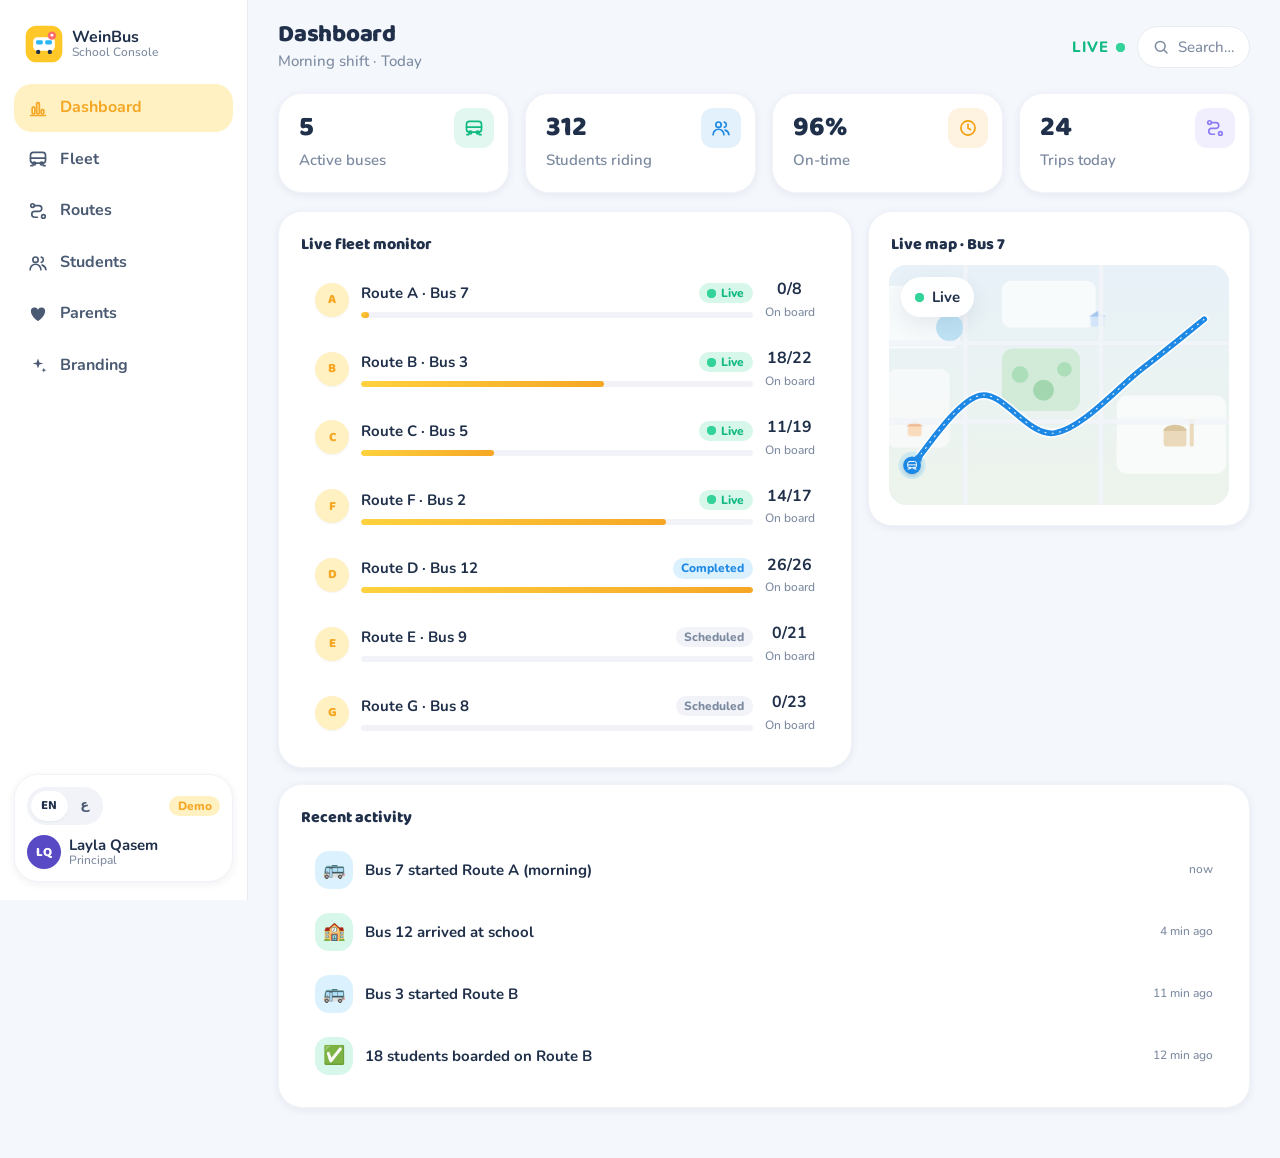
==== admin.html @ 1cba964e "style: use Cairo for all Arabic text (headings + body) Override --font-display/--font-body to Cairo " ====
<!doctype html>
<html lang="en" dir="ltr">
<head>
<meta charset="utf-8">
<meta name="viewport" content="width=device-width, initial-scale=1">
<title>WeinBus · School Console</title>
<meta name="theme-color" content="#FFC727">
<link rel="icon" href="favicon.svg" type="image/svg+xml">
<script>(function(){var l=localStorage.getItem('wb_lang')||'en';var b=localStorage.getItem('wb_brand')||'weinbus';var h=document.documentElement;h.lang=l;h.dir=l==='ar'?'rtl':'ltr';h.setAttribute('data-brand',b);})();</script>
<link rel="preconnect" href="https://fonts.googleapis.com">
<link rel="preconnect" href="https://fonts.gstatic.com" crossorigin>
<link href="https://fonts.googleapis.com/css2?family=Baloo+2:wght@500;600;700;800&family=Nunito:wght@500;600;700;800&family=Cairo:wght@500;600;700;800&display=swap" rel="stylesheet">
<link rel="stylesheet" href="assets/css/tokens.css">
<link rel="stylesheet" href="assets/css/base.css">
<link rel="stylesheet" href="assets/css/components.css">
<link rel="stylesheet" href="assets/css/apps.css">
</head>
<body>
  <div class="admin">
    <aside class="admin-side">
      <div class="row gap2" style="padding:6px 10px 16px">
        <span data-brand-logo="40"></span>
        <div style="line-height:1.1"><b data-brand-short style="font-size:var(--fs-md)">WeinBus</b><div class="muted tiny">School Console</div></div>
      </div>
      <nav id="nav" class="stack gap1 grow"></nav>
      <div class="card card--pad" style="padding:12px">
        <div class="row between" style="margin-bottom:10px">
          <div class="seg seg--sm" id="side-lang">
            <button data-l="en" class="active">EN</button><button data-l="ar">ع</button>
          </div>
          <span class="badge badge--brand"><span data-i18n="common.demo">Demo</span></span>
        </div>
        <div class="row gap2"><div class="avatar avatar--sm" style="background:#5849C4">LQ</div>
          <div style="line-height:1.1"><b class="small" id="admin-user">Layla Qasem</b><div class="muted tiny" id="admin-role">Principal</div></div></div>
      </div>
    </aside>
    <main class="admin-main" id="main"></main>
  </div>

  <script src="assets/js/i18n.js"></script>
  <script src="assets/js/data.js"></script>
  <script src="assets/js/ui.js"></script>
  <script src="assets/js/brand.js"></script>
  <script src="assets/js/trip-sim.js"></script>
  <script src="assets/js/map.js"></script>
  <script src="assets/js/admin.js"></script>
</body>
</html>
---- assets/css/tokens.css ----
/* ============================================================================
   WeinBus — Design Tokens
   The single source of truth for color, type, space, radius, shadow & motion.
   White-label brand vars (--brand-*) are overridden per school by brand.js.
   ========================================================================== */

:root {
  /* ---- WeinBus core palette (default brand) ---------------------------- */
  --wb-yellow:      #FFC727;   /* school-bus sunshine */
  --wb-yellow-deep: #F5A623;
  --wb-yellow-soft: #FFF1C2;
  --wb-blue:        #29B6F6;   /* friendly sky */
  --wb-blue-deep:   #1E88E5;
  --wb-blue-soft:   #DBF1FE;
  --wb-green:       #34D399;   /* go / checked-in */
  --wb-green-deep:  #10B981;
  --wb-green-soft:  #D6F7E9;
  --wb-coral:       #FF6B6B;   /* alert / stop */
  --wb-coral-deep:  #EF4444;
  --wb-coral-soft:  #FFE0E0;
  --wb-purple:      #8B7CF6;   /* playful accent */
  --wb-purple-soft: #E9E5FF;
  --wb-amber:       #FB923C;   /* warning / late */
  --wb-amber-soft:  #FFE8D4;

  /* ---- Ink & neutrals (warm, never pure black) ------------------------ */
  --ink:        #20304A;       /* primary text — deep friendly navy */
  --ink-2:      #4A5A72;       /* secondary text */
  --ink-3:      #7C8AA0;       /* muted text */
  --line:       #E9EBF1;       /* hairline borders */
  --line-soft:  #F1F3F8;
  --surface:    #FFFFFF;       /* cards */
  --surface-2:  #FBFCFE;       /* raised alt */
  --bg:         #F4F7FC;       /* app background */
  --bg-warm:    #FFFBF3;       /* landing background */

  /* ---- White-label brand hooks (school.js overrides these) ------------ */
  --brand-primary:      var(--wb-yellow);
  --brand-primary-deep: var(--wb-yellow-deep);
  --brand-primary-soft: var(--wb-yellow-soft);
  --brand-secondary:    var(--wb-blue);
  --brand-secondary-deep:var(--wb-blue-deep);
  --brand-accent:       var(--wb-purple);
  --brand-ink:          var(--ink);
  --brand-on-primary:   #20304A;     /* text that sits on the primary color */
  --brand-gradient: linear-gradient(135deg, var(--wb-yellow) 0%, var(--wb-yellow-deep) 100%);
  --brand-sky: linear-gradient(180deg, #BDE8FF 0%, #E9F7FF 60%, #FFFBF3 100%);

  /* ---- Semantic ------------------------------------------------------- */
  --ok:    var(--wb-green-deep);
  --warn:  var(--wb-amber);
  --danger:var(--wb-coral-deep);
  --info:  var(--wb-blue-deep);
  --live:  var(--wb-green);

  /* ---- Typography ----------------------------------------------------- */
  /* Per-glyph fallback keeps Latin digits in the Latin font (numbers stay
     English) while Arabic letters render in the Arabic font automatically. */
  --font-display: "Baloo 2", "Baloo Bhaijaan 2", system-ui, sans-serif;
  --font-body:    "Nunito", "Cairo", system-ui, -apple-system, sans-serif;

  --fs-3xs: 0.6875rem;  /* 11 */
  --fs-2xs: 0.75rem;    /* 12 */
  --fs-xs:  0.8125rem;  /* 13 */
  --fs-sm:  0.9375rem;  /* 15 */
  --fs-md:  1rem;       /* 16 */
  --fs-lg:  1.125rem;   /* 18 */
  --fs-xl:  1.375rem;   /* 22 */
  --fs-2xl: 1.75rem;    /* 28 */
  --fs-3xl: clamp(2rem, 1.4rem + 2.6vw, 3rem);
  --fs-4xl: clamp(2.6rem, 1.6rem + 4.2vw, 4.4rem);
  --fw-reg: 500;
  --fw-med: 600;
  --fw-bold:700;
  --fw-x:   800;
  --lh-tight: 1.12;
  --lh-snug:  1.3;
  --lh-body:  1.6;

  /* ---- Spacing (4px base) -------------------------------------------- */
  --s1: 4px;  --s2: 8px;  --s3: 12px; --s4: 16px; --s5: 20px;
  --s6: 24px; --s7: 32px; --s8: 40px; --s9: 56px; --s10: 72px; --s12: 96px;

  /* ---- Radius (generous = friendly) ---------------------------------- */
  --r-xs: 8px;  --r-sm: 12px; --r-md: 18px; --r-lg: 24px;
  --r-xl: 32px; --r-2xl: 44px; --r-pill: 999px;

  /* ---- Shadows (soft, layered, warm) --------------------------------- */
  --sh-xs: 0 1px 2px rgba(32,48,74,.06);
  --sh-sm: 0 2px 8px rgba(32,48,74,.07);
  --sh-md: 0 8px 22px rgba(32,48,74,.09);
  --sh-lg: 0 18px 44px rgba(32,48,74,.13);
  --sh-xl: 0 30px 70px rgba(32,48,74,.18);
  --sh-pop: 0 14px 30px rgba(245,166,35,.30);
  --sh-inset: inset 0 2px 4px rgba(32,48,74,.06);

  /* ---- Motion --------------------------------------------------------- */
  --ease: cubic-bezier(.4, 0, .2, 1);
  --ease-out: cubic-bezier(.16, 1, .3, 1);
  --ease-bounce: cubic-bezier(.34, 1.56, .64, 1);
  --t-fast: .16s;
  --t-med:  .28s;
  --t-slow: .5s;

  /* ---- Layout --------------------------------------------------------- */
  --maxw: 1180px;
  --nav-h: 72px;
  --phone-w: 390px;
  --phone-h: 800px;
  --z-nav: 50; --z-sticky: 60; --z-overlay: 80; --z-toast: 90; --z-modal: 100;
}

/* Respect users who prefer less motion */
@media (prefers-reduced-motion: reduce) {
  *, *::before, *::after {
    animation-duration: .001ms !important;
    animation-iteration-count: 1 !important;
    transition-duration: .001ms !important;
    scroll-behavior: auto !important;
  }
}
---- assets/css/base.css ----
/* ============================================================================
   WeinBus — Base: reset, typography, RTL, shared keyframes, utilities
   ========================================================================== */

*, *::before, *::after { box-sizing: border-box; margin: 0; padding: 0; }

html { -webkit-text-size-adjust: 100%; scroll-behavior: smooth; }

body {
  font-family: var(--font-body);
  font-weight: var(--fw-reg);
  font-size: var(--fs-md);
  line-height: var(--lh-body);
  color: var(--ink);
  background: var(--bg);
  -webkit-font-smoothing: antialiased;
  text-rendering: optimizeLegibility;
  overflow-x: hidden;
}

h1, h2, h3, h4, h5 {
  font-family: var(--font-display);
  font-weight: var(--fw-x);
  line-height: var(--lh-tight);
  color: var(--ink);
  letter-spacing: -0.01em;
}

/* Arabic display fonts read better a touch heavier & with normal tracking */
html[lang="ar"] h1, html[lang="ar"] h2, html[lang="ar"] h3,
html[lang="ar"] h4, html[lang="ar"] h5 { letter-spacing: 0; line-height: 1.25; }
html[lang="ar"] body { line-height: 1.7; }
/* All Arabic UI uses Cairo — headings and body */
html[lang="ar"] { --font-display: "Cairo", system-ui, sans-serif; --font-body: "Cairo", system-ui, -apple-system, sans-serif; }

p { color: var(--ink-2); }
a { color: inherit; text-decoration: none; }
button, input, select, textarea { font: inherit; color: inherit; }
button { cursor: pointer; border: none; background: none; }
img, svg, video { display: block; max-width: 100%; }
ul, ol { list-style: none; }

::selection { background: var(--brand-primary); color: var(--brand-on-primary); }

:focus-visible {
  outline: 3px solid var(--wb-blue);
  outline-offset: 2px;
  border-radius: 6px;
}

/* Friendly scrollbars */
* { scrollbar-width: thin; scrollbar-color: var(--line) transparent; }
*::-webkit-scrollbar { width: 10px; height: 10px; }
*::-webkit-scrollbar-thumb { background: var(--line); border-radius: 99px; border: 3px solid transparent; background-clip: content-box; }
*::-webkit-scrollbar-thumb:hover { background: var(--ink-3); background-clip: content-box; }

/* ---- Layout utilities ------------------------------------------------- */
.container { width: 100%; max-width: var(--maxw); margin-inline: auto; padding-inline: clamp(18px, 4vw, 40px); }
.stack    { display: flex; flex-direction: column; }
.row      { display: flex; align-items: center; }
.row.wrap { flex-wrap: wrap; }
.between  { justify-content: space-between; }
.center   { align-items: center; justify-content: center; }
.gap1{gap:var(--s1)} .gap2{gap:var(--s2)} .gap3{gap:var(--s3)} .gap4{gap:var(--s4)}
.gap5{gap:var(--s5)} .gap6{gap:var(--s6)} .gap7{gap:var(--s7)} .gap8{gap:var(--s8)}
.grow { flex: 1 1 auto; }
.wrap-text { overflow-wrap: anywhere; }
.nowrap { white-space: nowrap; }

/* ---- Text utilities --------------------------------------------------- */
.muted   { color: var(--ink-3); }
.dim     { color: var(--ink-2); }
.tiny    { font-size: var(--fs-2xs); }
.small   { font-size: var(--fs-sm); }
.big     { font-size: var(--fs-xl); }
.bold    { font-weight: var(--fw-bold); }
.x-bold  { font-weight: var(--fw-x); }
.display { font-family: var(--font-display); font-weight: var(--fw-x); }
.center-text { text-align: center; }
.truncate { overflow: hidden; text-overflow: ellipsis; white-space: nowrap; }
.uppercase { text-transform: uppercase; letter-spacing: .08em; font-size: var(--fs-2xs); font-weight: var(--fw-bold); }
/* digits always Latin / tabular for alignment */
.num { font-variant-numeric: tabular-nums; font-feature-settings: "tnum"; }

.hide { display: none !important; }
@media (max-width: 720px){ .hide-mobile { display: none !important; } }
@media (min-width: 721px){ .only-mobile { display: none !important; } }

/* ---- Shared keyframes ------------------------------------------------- */
@keyframes float    { 0%,100%{ transform: translateY(0) } 50%{ transform: translateY(-10px) } }
@keyframes floatX   { 0%,100%{ transform: translateX(0) } 50%{ transform: translateX(8px) } }
@keyframes bobble   { 0%,100%{ transform: translateY(0) rotate(-1.5deg) } 50%{ transform: translateY(-7px) rotate(1.5deg) } }
@keyframes pop      { 0%{ transform: scale(.6); opacity: 0 } 60%{ transform: scale(1.08) } 100%{ transform: scale(1); opacity: 1 } }
@keyframes popIn    { from{ transform: scale(.9); opacity: 0 } to{ transform: scale(1); opacity: 1 } }
@keyframes fadeUp   { from{ transform: translateY(22px); opacity: 0 } to{ transform: translateY(0); opacity: 1 } }
@keyframes fadeIn   { from{ opacity: 0 } to{ opacity: 1 } }
@keyframes pulse    { 0%{ box-shadow: 0 0 0 0 rgba(52,211,153,.55) } 70%{ box-shadow: 0 0 0 12px rgba(52,211,153,0) } 100%{ box-shadow: 0 0 0 0 rgba(52,211,153,0) } }
@keyframes pulseDot { 0%,100%{ transform: scale(1); opacity: 1 } 50%{ transform: scale(.6); opacity:.5 } }
@keyframes spin     { to { transform: rotate(360deg) } }
@keyframes wiggle   { 0%,100%{ transform: rotate(0) } 25%{ transform: rotate(-7deg) } 75%{ transform: rotate(7deg) } }
@keyframes shimmer  { 0%{ background-position: -460px 0 } 100%{ background-position: 460px 0 } }
@keyframes roadMove { to { background-position-x: -80px; } }
@keyframes wheelSpin{ to { transform: rotate(360deg); } }
@keyframes confettiFall { to { transform: translateY(130px) rotate(360deg); opacity: 0; } }
@keyframes ring { 0%{ transform: scale(.7); opacity:.7 } 100%{ transform: scale(2.4); opacity: 0 } }

/* RTL flips horizontal-drift animations so motion still reads "forward" */
html[dir="rtl"] .flipX { transform: scaleX(-1); }

/* ---- Reveal on scroll (driven by ui.js IntersectionObserver) ---------- */
.reveal { opacity: 0; transform: translateY(28px); transition: opacity .7s var(--ease-out), transform .7s var(--ease-out); }
.reveal.in { opacity: 1; transform: none; }
.reveal.d1{ transition-delay: .08s } .reveal.d2{ transition-delay:.16s }
.reveal.d3{ transition-delay: .24s } .reveal.d4{ transition-delay:.32s }
.reveal.d5{ transition-delay: .40s } .reveal.d6{ transition-delay:.48s }

/* Visually hidden but accessible */
.vh { position: absolute !important; width:1px; height:1px; padding:0; margin:-1px; overflow:hidden; clip: rect(0 0 0 0); white-space: nowrap; border:0; }

/* Loading spinner */
.spinner { width: 22px; height: 22px; border-radius: 50%; border: 3px solid var(--line); border-top-color: var(--brand-primary-deep); animation: spin .7s linear infinite; }
---- assets/css/components.css ----
/* ============================================================================
   WeinBus — Component kit (shared by landing + all three apps)
   Brand-aware (uses --brand-*) and RTL-safe (logical properties).
   ========================================================================== */

/* ---- Buttons ---------------------------------------------------------- */
.btn {
  display: inline-flex; align-items: center; justify-content: center; gap: .55em;
  font-family: var(--font-display); font-weight: var(--fw-bold); font-size: var(--fs-md);
  line-height: 1; padding: .85em 1.4em; border-radius: var(--r-pill); white-space: nowrap;
  user-select: none; -webkit-tap-highlight-color: transparent;
  transition: transform var(--t-fast) var(--ease-bounce), box-shadow var(--t-med), filter var(--t-fast), background var(--t-fast), border-color var(--t-fast);
}
.btn:active { transform: translateY(1px) scale(.985); }
.btn--primary { background: var(--brand-gradient); color: var(--brand-on-primary); box-shadow: var(--sh-pop); }
.btn--primary:hover { filter: brightness(1.04); transform: translateY(-2px); box-shadow: 0 18px 38px rgba(245,166,35,.42); }
.btn--blue  { background: linear-gradient(135deg, var(--wb-blue), var(--wb-blue-deep)); color: #fff; box-shadow: 0 12px 26px rgba(30,136,229,.3); }
.btn--blue:hover { transform: translateY(-2px); filter: brightness(1.04); }
.btn--green { background: linear-gradient(135deg, var(--wb-green), var(--wb-green-deep)); color: #fff; box-shadow: 0 12px 26px rgba(16,185,129,.32); }
.btn--danger{ background: linear-gradient(135deg, #FF8585, var(--wb-coral-deep)); color: #fff; box-shadow: 0 12px 26px rgba(239,68,68,.3); }
.btn--ghost { background: var(--surface); color: var(--ink); box-shadow: var(--sh-sm); border: 1.5px solid var(--line); }
.btn--ghost:hover { border-color: var(--brand-primary); transform: translateY(-2px); }
.btn--soft  { background: var(--brand-primary-soft); color: var(--brand-primary-deep); }
.btn--soft:hover { filter: brightness(.98); }
.btn--dark  { background: var(--ink); color: #fff; }
.btn--lg { font-size: var(--fs-lg); padding: 1em 1.8em; }
.btn--sm { font-size: var(--fs-sm); padding: .6em 1.05em; }
.btn--block { width: 100%; }
.btn--icon { padding: .7em; border-radius: var(--r-md); aspect-ratio: 1; }
.btn--pill-icon { width: 44px; height: 44px; border-radius: 50%; padding: 0; }
.btn[disabled] { opacity: .45; pointer-events: none; box-shadow: none; }

/* ---- Cards ------------------------------------------------------------ */
.card { background: var(--surface); border-radius: var(--r-lg); box-shadow: var(--sh-sm); border: 1px solid var(--line-soft); }
.card--pad   { padding: var(--s5); }
.card--pad-lg{ padding: var(--s6); }
.card--hover { transition: transform var(--t-med) var(--ease-out), box-shadow var(--t-med); }
.card--hover:hover { transform: translateY(-6px); box-shadow: var(--sh-lg); }
.card--glass { background: rgba(255,255,255,.72); backdrop-filter: blur(14px); border: 1px solid rgba(255,255,255,.6); }

/* ---- Chips, badges, status pills ------------------------------------- */
.chip {
  display: inline-flex; align-items: center; gap: .45em; padding: .42em .85em;
  border-radius: var(--r-pill); font-size: var(--fs-xs); font-weight: var(--fw-bold);
  background: var(--surface-2); color: var(--ink-2); border: 1px solid var(--line);
}
.chip--brand { background: var(--brand-primary-soft); color: var(--brand-primary-deep); border-color: transparent; }
.badge {
  display: inline-flex; align-items: center; gap: .4em; padding: .34em .7em;
  border-radius: var(--r-pill); font-size: var(--fs-2xs); font-weight: var(--fw-x); line-height: 1;
}
.badge--ok    { background: var(--wb-green-soft); color: var(--wb-green-deep); }
.badge--info  { background: var(--wb-blue-soft);  color: var(--wb-blue-deep); }
.badge--warn  { background: var(--wb-amber-soft); color: #C2410C; }
.badge--danger{ background: var(--wb-coral-soft); color: var(--wb-coral-deep); }
.badge--muted { background: var(--line-soft); color: var(--ink-3); }
.badge--brand { background: var(--brand-primary-soft); color: var(--brand-primary-deep); }
.badge--purple{ background: var(--wb-purple-soft); color: #6D5BD0; }

/* ---- Live indicator --------------------------------------------------- */
.live { display: inline-flex; align-items: center; gap: .45em; font-weight: var(--fw-x);
  font-size: var(--fs-2xs); color: var(--wb-green-deep); text-transform: uppercase; letter-spacing: .07em; }
.live-dot { width: 9px; height: 9px; border-radius: 50%; background: var(--wb-green); position: relative; }
.live-dot::after { content: ""; position: absolute; inset: 0; border-radius: 50%; background: var(--wb-green); animation: pulse 1.8s infinite; }

/* ---- Avatars ---------------------------------------------------------- */
.avatar { width: 44px; height: 44px; border-radius: 50%; display: grid; place-items: center;
  font-family: var(--font-display); font-weight: var(--fw-x); color: #fff; flex: none;
  box-shadow: var(--sh-xs); overflow: hidden; line-height: 1; }
.avatar img { width: 100%; height: 100%; object-fit: cover; }
.avatar--sm { width: 34px; height: 34px; font-size: var(--fs-xs); }
.avatar--lg { width: 60px; height: 60px; font-size: var(--fs-lg); }
.avatar--xl { width: 84px; height: 84px; font-size: var(--fs-2xl); }
.avatar-ring { padding: 3px; border-radius: 50%; background: var(--brand-gradient); display: inline-grid; }

/* ---- List rows -------------------------------------------------------- */
.list { display: flex; flex-direction: column; }
.row-item { display: flex; align-items: center; gap: var(--s3); padding: var(--s3) var(--s4);
  border-radius: var(--r-md); transition: background var(--t-fast); }
.list--divided .row-item + .row-item { border-top: 1px solid var(--line-soft); border-radius: 0; }
.row-item--btn { cursor: pointer; }
.row-item--btn:hover { background: var(--surface-2); }

/* ---- Segmented control / tabs ---------------------------------------- */
.seg { display: inline-flex; background: var(--line-soft); border-radius: var(--r-pill); padding: 4px; gap: 2px; }
.seg button { padding: .5em 1.05em; border-radius: var(--r-pill); font-family: var(--font-display);
  font-weight: var(--fw-bold); font-size: var(--fs-sm); color: var(--ink-2); transition: all var(--t-fast); }
.seg button.active { background: var(--surface); color: var(--ink); box-shadow: var(--sh-xs); }
.seg--sm button { padding: .35em .8em; font-size: var(--fs-xs); }

/* ---- Toggle switch ---------------------------------------------------- */
.switch { width: 48px; height: 28px; border-radius: 99px; background: var(--line); position: relative;
  transition: background var(--t-fast); flex: none; cursor: pointer; }
.switch::after { content: ""; position: absolute; top: 3px; inset-inline-start: 3px; width: 22px; height: 22px;
  border-radius: 50%; background: #fff; box-shadow: var(--sh-xs); transition: inset-inline-start var(--t-fast) var(--ease-bounce); }
.switch.on { background: var(--wb-green); }
.switch.on::after { inset-inline-start: 23px; }

/* ---- Stat tile -------------------------------------------------------- */
.stat { background: var(--surface); border-radius: var(--r-lg); padding: var(--s5); box-shadow: var(--sh-sm); border: 1px solid var(--line-soft); position: relative; overflow: hidden; }
.stat__num { font-family: var(--font-display); font-weight: var(--fw-x); font-size: var(--fs-2xl); line-height: 1; }
.stat__label { color: var(--ink-3); font-size: var(--fs-sm); font-weight: var(--fw-med); margin-top: 6px; }
.stat__icon { position: absolute; inset-inline-end: 14px; inset-block-start: 14px; width: 40px; height: 40px; border-radius: 12px; display: grid; place-items: center; font-size: 20px; }

/* ---- Progress --------------------------------------------------------- */
.progress { height: 10px; border-radius: 99px; background: var(--line-soft); overflow: hidden; }
.progress__bar { height: 100%; border-radius: 99px; background: var(--brand-gradient); transition: width .6s var(--ease-out); width: 0; }
.progress--thin { height: 6px; }

/* ---- Toasts ----------------------------------------------------------- */
.toast-wrap { position: fixed; inset-block-start: 18px; inset-inline: 0; display: flex; flex-direction: column;
  align-items: center; gap: 10px; z-index: var(--z-toast); pointer-events: none; padding-inline: 14px; }
.toast { pointer-events: auto; background: var(--surface); border-radius: var(--r-lg); box-shadow: var(--sh-lg);
  border: 1px solid var(--line); padding: 13px 16px; display: flex; align-items: center; gap: 12px;
  max-width: 430px; width: 100%; animation: fadeUp .4s var(--ease-out); }
.toast.leaving { opacity: 0; transform: translateY(-12px); transition: .3s var(--ease); }
.toast__icon { width: 42px; height: 42px; border-radius: 13px; display: grid; place-items: center; font-size: 21px; flex: none; }
.toast__title { font-weight: var(--fw-x); font-family: var(--font-display); font-size: var(--fs-sm); }
.toast__msg { font-size: var(--fs-xs); color: var(--ink-2); }

/* ---- Overlay / modal / sheet ----------------------------------------- */
.overlay { position: fixed; inset: 0; background: rgba(18,26,44,.46); backdrop-filter: blur(3px);
  z-index: var(--z-modal); display: grid; place-items: center; padding: 18px; animation: fadeIn .2s; }
.modal { background: var(--surface); border-radius: var(--r-xl); box-shadow: var(--sh-xl); width: min(560px, 100%);
  max-height: 90vh; overflow: auto; animation: popIn .32s var(--ease-bounce); }
.modal__head { padding: var(--s5) var(--s6); border-bottom: 1px solid var(--line-soft);
  display: flex; align-items: center; justify-content: space-between; position: sticky; top: 0; background: var(--surface); z-index: 2; }
.modal__body { padding: var(--s6); }
.modal__close { width: 38px; height: 38px; border-radius: 50%; background: var(--line-soft); display: grid; place-items: center; font-size: 20px; color: var(--ink-2); }

/* ---- Inputs ----------------------------------------------------------- */
.field { display: flex; flex-direction: column; gap: 6px; }
.field label { font-weight: var(--fw-bold); font-size: var(--fs-sm); color: var(--ink-2); }
.input, .select { width: 100%; padding: .8em 1em; border-radius: var(--r-md); border: 1.5px solid var(--line);
  background: var(--surface-2); transition: border-color var(--t-fast), box-shadow var(--t-fast); font-weight: 600; }
.input:focus, .select:focus { outline: none; border-color: var(--brand-primary); box-shadow: 0 0 0 4px var(--brand-primary-soft); }

/* ===========================================================================
   DEVICE FRAMES
   ========================================================================= */
/* Phone */
.phone { width: var(--phone-w); height: var(--phone-h); background: #0c1426; border-radius: 48px;
  padding: 13px; box-shadow: var(--sh-xl), inset 0 0 0 2px rgba(255,255,255,.07); position: relative; flex: none; }
.phone__screen { width: 100%; height: 100%; background: var(--bg); border-radius: 37px; overflow: hidden; position: relative; }
.phone__notch { position: absolute; inset-block-start: 0; inset-inline-start: 50%; transform: translateX(-50%);
  width: 132px; height: 26px; background: #0c1426; border-radius: 0 0 16px 16px; z-index: 20; }
html[dir="rtl"] .phone__notch { transform: translateX(50%); }
.phone__screen iframe { width: 100%; height: 100%; border: 0; display: block; }

/* Browser window (admin / desktop) */
.browser { background: var(--surface); border-radius: var(--r-lg); box-shadow: var(--sh-xl); overflow: hidden; border: 1px solid var(--line); }
.browser__bar { display: flex; align-items: center; gap: 10px; padding: 11px 14px; background: #EEF1F7; border-bottom: 1px solid var(--line); }
.browser__dots { display: flex; gap: 6px; }
.browser__dots i { width: 12px; height: 12px; border-radius: 50%; display: block; }
.browser__url { flex: 1; background: #fff; border-radius: 99px; padding: 6px 14px; font-size: var(--fs-xs); color: var(--ink-3); text-align: center; }
.browser__body iframe { width: 100%; border: 0; display: block; }

/* ===========================================================================
   APP SHELL (mobile apps: chaperone + parent, inside .phone__screen)
   ========================================================================= */
.app { position: absolute; inset: 0; display: flex; flex-direction: column; background: var(--bg); }
.statusbar { height: 30px; flex: none; display: flex; align-items: center; justify-content: space-between;
  padding: 0 22px 0 26px; font-size: 13px; font-weight: var(--fw-x); color: var(--ink); z-index: 15; }
.statusbar svg { display: inline-block; }
.appbar { flex: none; padding: 8px 18px 12px; display: flex; align-items: center; gap: 12px; z-index: 14; }
.appbar__title { font-family: var(--font-display); font-weight: var(--fw-x); font-size: var(--fs-lg); }
.appbody { flex: 1; overflow-y: auto; overflow-x: hidden; padding: 4px 16px 90px; -webkit-overflow-scrolling: touch; }
.appbody::-webkit-scrollbar { width: 0; }
.tabbar { position: absolute; inset-block-end: 0; inset-inline: 0; height: 76px; background: var(--surface);
  border-top: 1px solid var(--line); box-shadow: 0 -4px 16px rgba(32,48,74,.06); display: flex; padding-bottom: 6px; z-index: 16; }
.tabbar a { flex: 1; display: flex; flex-direction: column; align-items: center; justify-content: center; gap: 3px;
  font-size: 10.5px; font-weight: var(--fw-bold); color: var(--ink-3); transition: color var(--t-fast); position: relative; }
.tabbar a svg { width: 24px; height: 24px; transition: transform var(--t-fast) var(--ease-bounce); }
.tabbar a.active { color: var(--brand-primary-deep); }
.tabbar a.active svg { transform: translateY(-2px) scale(1.08); }
.tabbar a.active::before { content: ""; position: absolute; inset-block-start: 8px; width: 5px; height: 5px; border-radius: 50%; background: var(--brand-primary-deep); }

/* App view switching */
.view { display: none; animation: fadeIn .35s var(--ease-out); }
.view.active { display: block; }

/* Section heading inside apps */
.sec-title { font-family: var(--font-display); font-weight: var(--fw-x); font-size: var(--fs-md);
  margin: var(--s5) 2px var(--s2); display: flex; align-items: center; justify-content: space-between; }

/* Floating confetti container */
.confetti { position: absolute; inset: 0; overflow: hidden; pointer-events: none; z-index: 40; }
.confetti i { position: absolute; inset-block-start: -14px; width: 9px; height: 14px; border-radius: 2px; animation: confettiFall linear forwards; }

/* Generic divider */
.hr { height: 1px; background: var(--line-soft); border: 0; margin: var(--s4) 0; }
---- assets/css/apps.css ----
/* ============================================================================
   WeinBus — App internals (parent / chaperone / admin shells) + map styling
   ========================================================================== */

/* ---- Map -------------------------------------------------------------- */
.wb-map { width: 100%; height: 100%; display: block; }
.map-card { position: relative; border-radius: var(--r-lg); overflow: hidden; background: #E8F1F8; }
.wb-dot { fill: var(--brand-secondary-deep); }
.wb-stop.passed .wb-dot { fill: #fff !important; }
.wb-stop.passed .wb-dot-ring { fill: var(--brand-secondary-deep) !important; }
.wb-stop.next .wb-dot { transform-box: fill-box; transform-origin: center; animation: dotPulse 1.3s var(--ease) infinite; }
@keyframes dotPulse { 0%,100% { transform: scale(1); } 50% { transform: scale(1.55); } }
.wb-accuracy { transform-box: fill-box; transform-origin: center; animation: busPulse 2.1s ease-out infinite; }
@keyframes busPulse { 0% { transform: scale(.6); opacity:.3 } 70% { transform: scale(1.6); opacity:0 } 100% { opacity:0 } }
.wb-busbadge { transform-box: fill-box; transform-origin: center; animation: bobble 3s ease-in-out infinite; }
.map-overlay { position: absolute; inset-inline: 12px; inset-block-end: 12px; display: flex; gap: 10px; align-items: center; justify-content: center; }
.toast-wrap { inset-block-start: 34px; }
.map-pill { background: rgba(255,255,255,.94); backdrop-filter: blur(8px); border-radius: var(--r-pill);
  padding: 8px 14px; box-shadow: var(--sh-md); display: flex; align-items: center; gap: 8px; font-weight: 700; font-size: var(--fs-sm); }
.map-top { position: absolute; inset-block-start: 12px; inset-inline: 12px; display: flex; justify-content: space-between; align-items: flex-start; gap: 8px; }

/* ---- App header (brand gradient, rounded bottom) ---------------------- */
.app-head { background: var(--brand-gradient); color: var(--brand-on-primary); padding: 10px 18px 20px;
  border-radius: 0 0 30px 30px; position: relative; overflow: hidden; }
.app-head::after { content: ""; position: absolute; inset-block-start: -40px; inset-inline-end: -30px; width: 150px; height: 150px;
  border-radius: 50%; background: rgba(255,255,255,.14); }
.app-head h1, .app-head h2 { color: var(--brand-on-primary); }
.app-head .muted, .app-head .dim { color: color-mix(in srgb, var(--brand-on-primary) 78%, transparent); }
.greet { font-family: var(--font-display); font-weight: var(--fw-x); font-size: var(--fs-xl); }

/* ---- ETA / live trip -------------------------------------------------- */
.eta-num { font-family: var(--font-display); font-weight: var(--fw-x); font-size: 2.4rem; line-height: 1; }
.kpi-mini { display: flex; flex-direction: column; gap: 2px; }
.kpi-mini b { font-family: var(--font-display); font-size: var(--fs-lg); }

/* ---- Child status chips/cards ---------------------------------------- */
.kidchips { display: flex; gap: 8px; overflow-x: auto; padding-bottom: 4px; }
.kidchip { display: flex; align-items: center; gap: 8px; padding: 6px 12px 6px 6px; border-radius: var(--r-pill);
  background: var(--surface); border: 1.5px solid var(--line); white-space: nowrap; transition: all var(--t-fast); cursor: pointer; }
.kidchip.active { border-color: var(--brand-primary); background: var(--brand-primary-soft); }
.kidcard { display: flex; align-items: center; gap: 12px; }

/* ---- Vertical stop timeline ------------------------------------------ */
.timeline { position: relative; padding-inline-start: 6px; }
.tl-row { display: flex; gap: 14px; align-items: flex-start; padding: 6px 0; position: relative; }
.tl-node { width: 28px; display: flex; flex-direction: column; align-items: center; flex: none; position: relative; }
.tl-dot { width: 16px; height: 16px; border-radius: 50%; background: #fff; border: 3px solid var(--line); z-index: 2; transition: all .3s; }
.tl-line { position: absolute; inset-block-start: 16px; inset-block-end: -6px; width: 3px; background: var(--line); }
.tl-row:last-child .tl-line { display: none; }
.tl-row.done .tl-dot { background: var(--wb-green); border-color: var(--wb-green); }
.tl-row.done .tl-line { background: var(--wb-green); }
.tl-row.current .tl-dot { border-color: var(--brand-secondary-deep); box-shadow: 0 0 0 5px var(--brand-primary-soft); animation: dotPulse 1.4s infinite; transform-origin: center; }
.tl-body { flex: 1; padding-bottom: 4px; }
.tl-name { font-weight: 800; font-size: var(--fs-sm); }

/* ---- Notification feed row ------------------------------------------- */
.notif-row { display: flex; gap: 12px; padding: 12px; border-radius: var(--r-md); transition: background var(--t-fast); position: relative; }
.notif-row:hover { background: var(--surface-2); }
.notif-ic { width: 44px; height: 44px; border-radius: 14px; display: grid; place-items: center; font-size: 21px; flex: none; }
.notif-row.unread::after { content: ""; position: absolute; inset-inline-end: 10px; inset-block-start: 16px; width: 8px; height: 8px; border-radius: 50%; background: var(--brand-secondary-deep); }
.notif-new { animation: popIn .45s var(--ease-bounce); }

/* ---- Chaperone roster ------------------------------------------------- */
.roster-row { display: flex; align-items: center; gap: 12px; padding: 10px 8px; }
.check-btn { width: 46px; height: 46px; border-radius: 50%; border: 2.5px solid var(--line); display: grid; place-items: center;
  color: var(--ink-3); transition: all var(--t-fast) var(--ease-bounce); flex: none; background: var(--surface); }
.check-btn.on { background: var(--wb-green); border-color: var(--wb-green); color: #fff; transform: scale(1.04); }
.check-btn:active { transform: scale(.92); }
.big-action { width: 100%; padding: 18px; border-radius: var(--r-xl); font-family: var(--font-display); font-weight: var(--fw-x);
  font-size: var(--fs-xl); display: flex; align-items: center; justify-content: center; gap: 12px; color: #fff; box-shadow: var(--sh-lg); transition: transform var(--t-fast) var(--ease-bounce); }
.big-action:active { transform: scale(.98); }
.big-action--go { background: linear-gradient(135deg,#3DDC91,#10B981); box-shadow: 0 16px 32px rgba(16,185,129,.4); }
.big-action--stop { background: linear-gradient(135deg,#FF8585,#EF4444); box-shadow: 0 16px 32px rgba(239,68,68,.35); }

/* ---- Admin shell ------------------------------------------------------ */
.admin { display: grid; grid-template-columns: 248px 1fr; min-height: 100%; background: var(--bg); }
.admin-side { background: var(--surface); border-inline-end: 1px solid var(--line); padding: 18px 14px; display: flex; flex-direction: column; gap: 4px; position: sticky; top: 0; height: 100vh; }
.admin-main { padding: 22px clamp(16px,2.5vw,30px) 50px; overflow-x: hidden; }
.nav-link { display: flex; align-items: center; gap: 12px; padding: 11px 14px; border-radius: var(--r-md); font-weight: 700; color: var(--ink-2); cursor: pointer; transition: all var(--t-fast); }
.nav-link:hover { background: var(--surface-2); }
.nav-link.active { background: var(--brand-primary-soft); color: var(--brand-primary-deep); }
.nav-link svg { flex: none; }
.admin-grid { display: grid; gap: 16px; }
.cols-4 { grid-template-columns: repeat(4,1fr); }
.cols-3 { grid-template-columns: repeat(3,1fr); }
.cols-2 { grid-template-columns: repeat(2,1fr); }
@media (max-width: 1000px){ .cols-4{ grid-template-columns: repeat(2,1fr) } .cols-3{ grid-template-columns: 1fr } .cols-2{grid-template-columns:1fr} .admin{ grid-template-columns: 1fr } .admin-side{ display:none } .dash-2{ grid-template-columns: 1fr !important } }
@media (max-width: 560px){ .cols-4{ grid-template-columns: 1fr 1fr } }
.data-table { width: 100%; border-collapse: collapse; }
.data-table th { text-align: start; font-size: var(--fs-2xs); text-transform: uppercase; letter-spacing: .05em; color: var(--ink-3); padding: 10px 12px; border-bottom: 1px solid var(--line); }
.data-table td { padding: 12px; border-bottom: 1px solid var(--line-soft); font-weight: 600; font-size: var(--fs-sm); }
.data-table tr:hover td { background: var(--surface-2); }
.mini-map { height: 230px; border-radius: var(--r-md); overflow: hidden; }

/* brand swatch chooser */
.brand-card { cursor: pointer; border: 2.5px solid var(--line); border-radius: var(--r-lg); padding: 14px; transition: all var(--t-fast); display: flex; gap: 12px; align-items: center; background: var(--surface); }
.brand-card.active { border-color: var(--brand-primary); box-shadow: 0 0 0 4px var(--brand-primary-soft); }
.swatch { width: 22px; height: 22px; border-radius: 7px; }

/* ---- Standalone phone column (overrides the absolute shell) ---------- */
.app { position: relative; width: 100%; max-width: 440px; height: 100vh; margin-inline: auto;
  inset: auto; display: flex; flex-direction: column; background: var(--bg); overflow: hidden; }
@media (min-width: 600px) {
  .app { height: min(884px, 96vh); border-radius: 38px; box-shadow: var(--sh-xl); border: 1px solid var(--line); }
}
.app > .view { position: absolute; inset-block-start: 30px; inset-block-end: 76px; inset-inline: 0; overflow-y: auto; overflow-x: hidden; padding-block-end: 12px; }
.app > .view::-webkit-scrollbar { width: 0; }
.tab-badge { position: absolute; inset-block-start: 9px; inset-inline-start: calc(50% + 7px);
  min-width: 17px; height: 17px; padding: 0 4px; border-radius: 99px; background: var(--wb-coral-deep);
  color: #fff; font-size: 10px; font-weight: 800; display: grid; place-items: center; box-shadow: 0 0 0 2px #fff; }
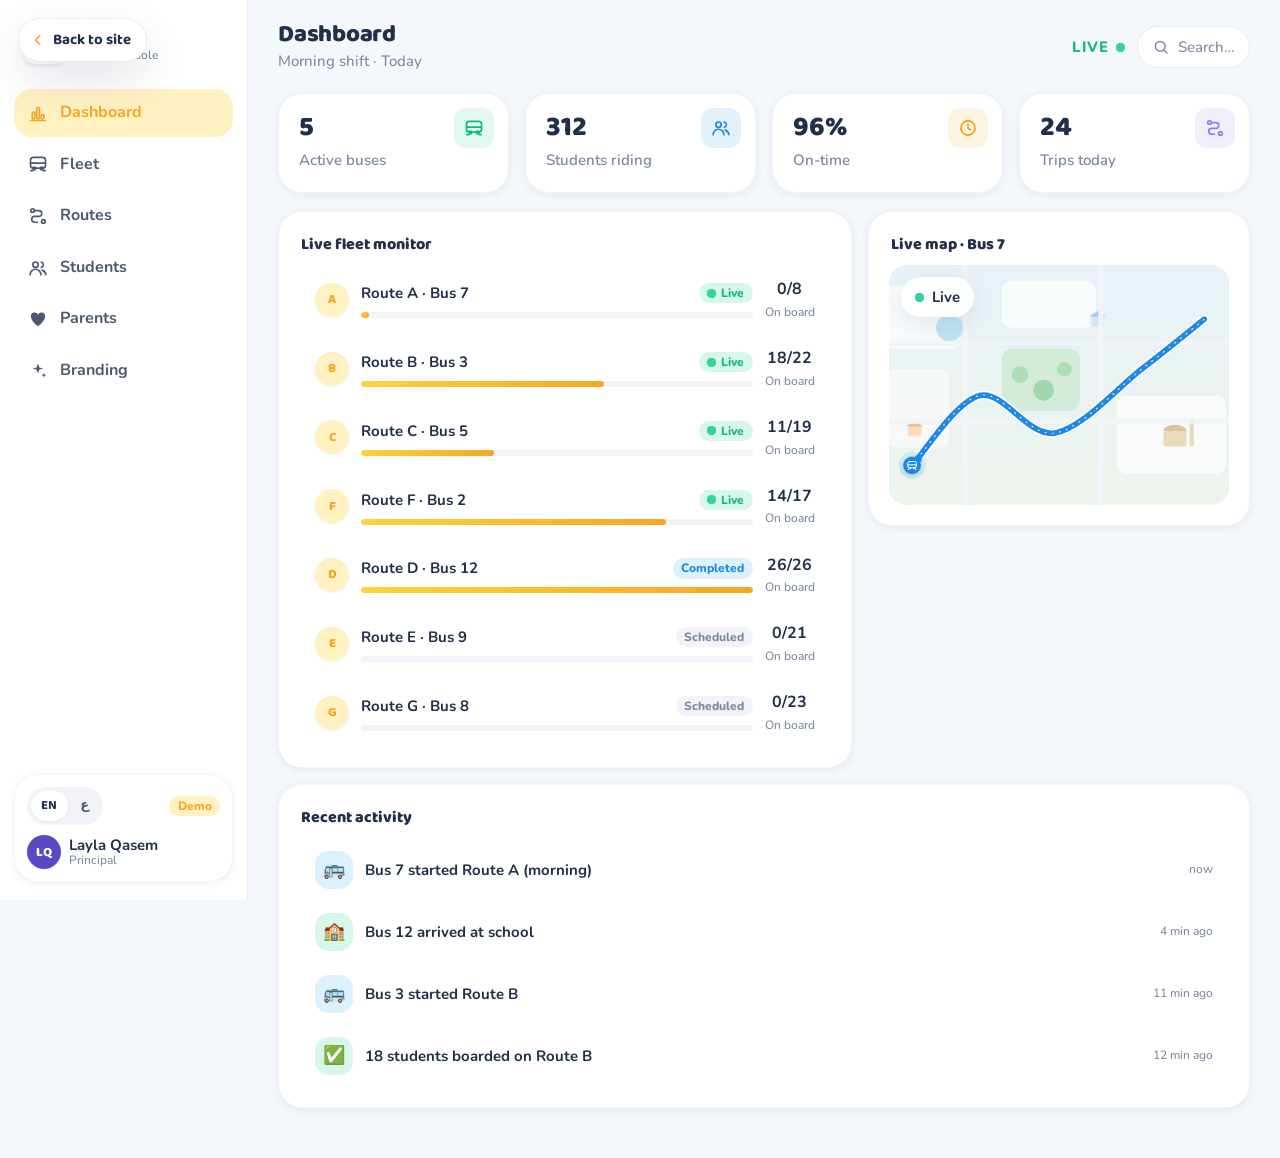
==== commit 2a4b2caf: "refactor(landing): trim sections + cache-bust assets - remove the stat strip and the entire 'Made fo" ====
--- a/admin.html
+++ b/admin.html
@@ -10,10 +10,10 @@
 <link rel="preconnect" href="https://fonts.googleapis.com">
 <link rel="preconnect" href="https://fonts.gstatic.com" crossorigin>
 <link href="https://fonts.googleapis.com/css2?family=Baloo+2:wght@500;600;700;800&family=Nunito:wght@500;600;700;800&family=Cairo:wght@500;600;700;800&display=swap" rel="stylesheet">
-<link rel="stylesheet" href="assets/css/tokens.css">
-<link rel="stylesheet" href="assets/css/base.css">
-<link rel="stylesheet" href="assets/css/components.css">
-<link rel="stylesheet" href="assets/css/apps.css">
+<link rel="stylesheet" href="assets/css/tokens.css?v=4">
+<link rel="stylesheet" href="assets/css/base.css?v=4">
+<link rel="stylesheet" href="assets/css/components.css?v=4">
+<link rel="stylesheet" href="assets/css/apps.css?v=4">
 </head>
 <body>
   <div class="admin">
@@ -37,12 +37,12 @@
     <main class="admin-main" id="main"></main>
   </div>
 
-  <script src="assets/js/i18n.js"></script>
-  <script src="assets/js/data.js"></script>
-  <script src="assets/js/ui.js"></script>
-  <script src="assets/js/brand.js"></script>
-  <script src="assets/js/trip-sim.js"></script>
-  <script src="assets/js/map.js"></script>
-  <script src="assets/js/admin.js"></script>
+  <script src="assets/js/i18n.js?v=4"></script>
+  <script src="assets/js/data.js?v=4"></script>
+  <script src="assets/js/ui.js?v=4"></script>
+  <script src="assets/js/brand.js?v=4"></script>
+  <script src="assets/js/trip-sim.js?v=4"></script>
+  <script src="assets/js/map.js?v=4"></script>
+  <script src="assets/js/admin.js?v=4"></script>
 </body>
 </html>
--- a/assets/css/tokens.css
+++ b/assets/css/tokens.css
@@ -1,5 +1,5 @@
 /* ============================================================================
-   WeinBus — Design Tokens
+   WeinBus, Design Tokens
    The single source of truth for color, type, space, radius, shadow & motion.
    White-label brand vars (--brand-*) are overridden per school by brand.js.
    ========================================================================== */
@@ -24,7 +24,7 @@
   --wb-amber-soft:  #FFE8D4;
 
   /* ---- Ink & neutrals (warm, never pure black) ------------------------ */
-  --ink:        #20304A;       /* primary text — deep friendly navy */
+  --ink:        #20304A;       /* primary text, deep friendly navy */
   --ink-2:      #4A5A72;       /* secondary text */
   --ink-3:      #7C8AA0;       /* muted text */
   --line:       #E9EBF1;       /* hairline borders */
--- a/assets/css/base.css
+++ b/assets/css/base.css
@@ -1,5 +1,5 @@
 /* ============================================================================
-   WeinBus — Base: reset, typography, RTL, shared keyframes, utilities
+   WeinBus, Base: reset, typography, RTL, shared keyframes, utilities
    ========================================================================== */
 
 *, *::before, *::after { box-sizing: border-box; margin: 0; padding: 0; }
@@ -30,10 +30,13 @@
 html[lang="ar"] h1, html[lang="ar"] h2, html[lang="ar"] h3,
 html[lang="ar"] h4, html[lang="ar"] h5 { letter-spacing: 0; line-height: 1.25; }
 html[lang="ar"] body { line-height: 1.7; }
-/* All Arabic UI uses Cairo — headings and body */
+/* All Arabic UI uses Cairo, headings and body */
 html[lang="ar"] { --font-display: "Cairo", system-ui, sans-serif; --font-body: "Cairo", system-ui, -apple-system, sans-serif; }
 
 p { color: var(--ink-2); }
+/* Smoother multi-line wrapping: balance short headings, avoid orphan words */
+body { text-wrap: pretty; }
+h1, h2, h3, h4, h5, .h-sec, .greet, .sec-title, .tl-name, .toast__title, .feature h3 { text-wrap: balance; }
 a { color: inherit; text-decoration: none; }
 button, input, select, textarea { font: inherit; color: inherit; }
 button { cursor: pointer; border: none; background: none; }
@@ -79,8 +82,9 @@
 .center-text { text-align: center; }
 .truncate { overflow: hidden; text-overflow: ellipsis; white-space: nowrap; }
 .uppercase { text-transform: uppercase; letter-spacing: .08em; font-size: var(--fs-2xs); font-weight: var(--fw-bold); }
-/* digits always Latin / tabular for alignment */
-.num { font-variant-numeric: tabular-nums; font-feature-settings: "tnum"; }
+/* digits always Latin / tabular; force LTR so phones/plates/times never reorder in RTL */
+.num { font-variant-numeric: tabular-nums; font-feature-settings: "tnum"; direction: ltr; unicode-bidi: isolate; }
+html[dir="rtl"] .num { text-align: inherit; }
 
 .hide { display: none !important; }
 @media (max-width: 720px){ .hide-mobile { display: none !important; } }
--- a/assets/css/components.css
+++ b/assets/css/components.css
@@ -1,5 +1,5 @@
 /* ============================================================================
-   WeinBus — Component kit (shared by landing + all three apps)
+   WeinBus, Component kit (shared by landing + all three apps)
    Brand-aware (uses --brand-*) and RTL-safe (logical properties).
    ========================================================================== */
 
@@ -189,3 +189,14 @@
 
 /* Generic divider */
 .hr { height: 1px; background: var(--line-soft); border: 0; margin: var(--s4) 0; }
+
+/* ---- Floating "back to site" pill (shown in standalone apps) ---------- */
+.wb-back { position: fixed; inset-block-start: 12px; inset-inline-start: 12px; z-index: 200;
+  display: inline-flex; align-items: center; gap: 7px; padding: 9px 15px 9px 11px;
+  background: var(--surface); color: var(--ink); border-radius: var(--r-pill);
+  box-shadow: var(--sh-lg); border: 1px solid var(--line); text-decoration: none;
+  font-family: var(--font-display); font-weight: 700; font-size: var(--fs-sm);
+  transition: transform var(--t-fast) var(--ease-bounce), box-shadow var(--t-med); }
+.wb-back:hover { transform: translateY(-1px); box-shadow: var(--sh-xl); }
+.wb-back__ic { display: inline-flex; color: var(--brand-primary-deep); }
+@media (min-width: 600px) { .wb-back { inset-block-start: 18px; inset-inline-start: 18px; } }
--- a/assets/css/apps.css
+++ b/assets/css/apps.css
@@ -1,5 +1,5 @@
 /* ============================================================================
-   WeinBus — App internals (parent / chaperone / admin shells) + map styling
+   WeinBus, App internals (parent / chaperone / admin shells) + map styling
    ========================================================================== */
 
 /* ---- Map -------------------------------------------------------------- */
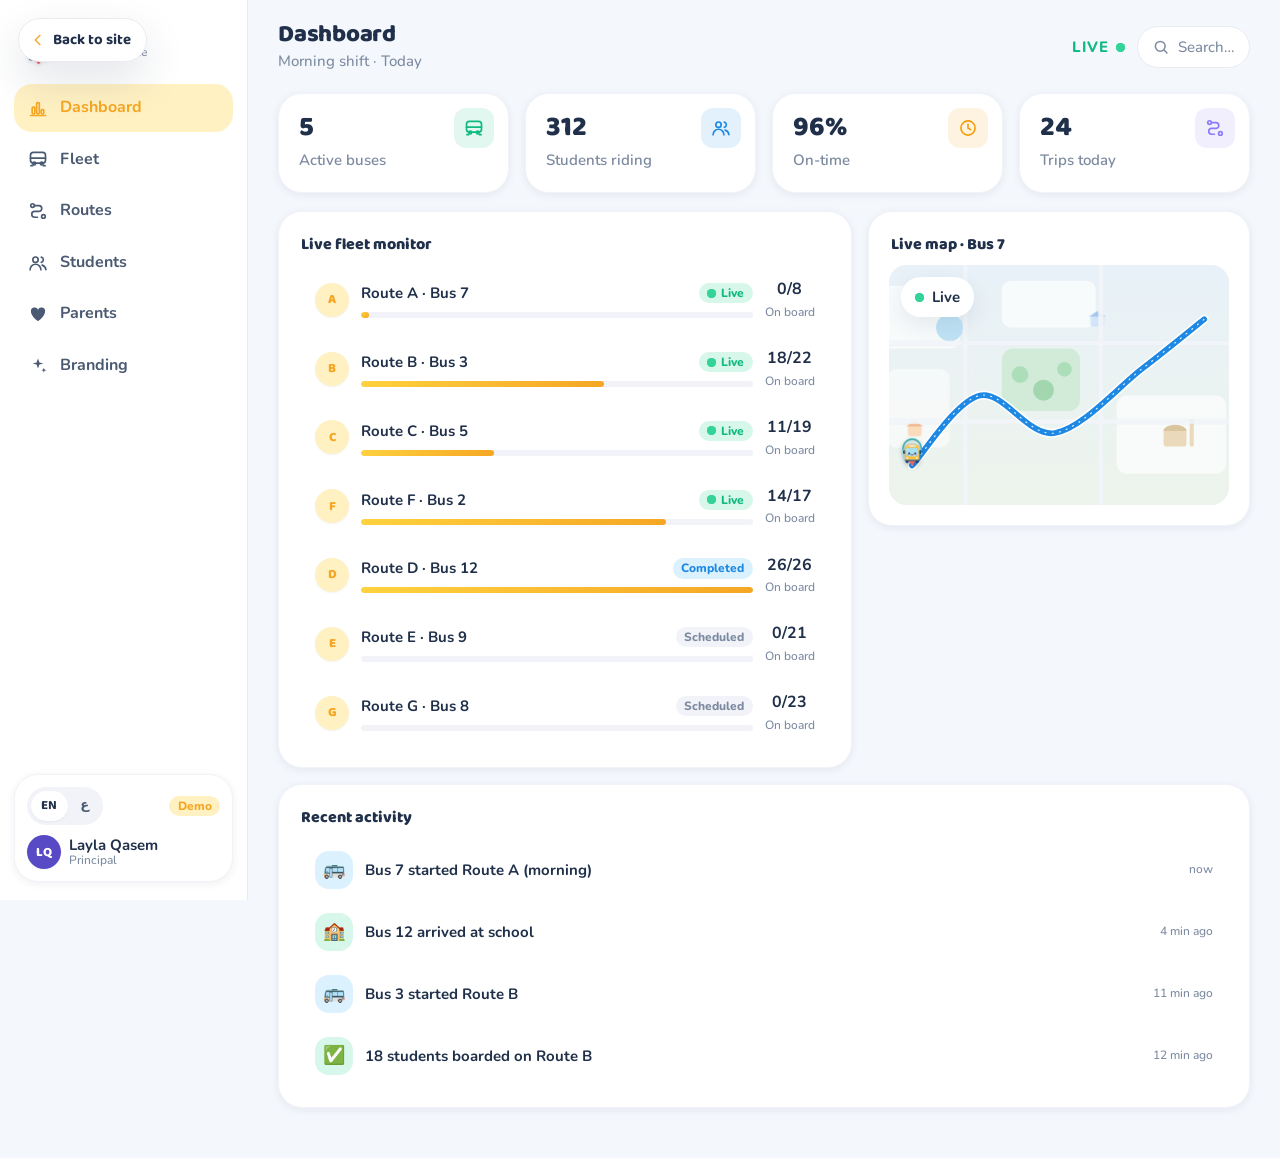
==== commit d4711cb4: "feat: mascot logo as the live map bus + bare brand mark (no square tile) - map bus marker is now the" ====
--- a/admin.html
+++ b/admin.html
@@ -10,10 +10,10 @@
 <link rel="preconnect" href="https://fonts.googleapis.com">
 <link rel="preconnect" href="https://fonts.gstatic.com" crossorigin>
 <link href="https://fonts.googleapis.com/css2?family=Baloo+2:wght@500;600;700;800&family=Nunito:wght@500;600;700;800&family=Cairo:wght@500;600;700;800&display=swap" rel="stylesheet">
-<link rel="stylesheet" href="assets/css/tokens.css?v=4">
-<link rel="stylesheet" href="assets/css/base.css?v=4">
-<link rel="stylesheet" href="assets/css/components.css?v=4">
-<link rel="stylesheet" href="assets/css/apps.css?v=4">
+<link rel="stylesheet" href="assets/css/tokens.css?v=6">
+<link rel="stylesheet" href="assets/css/base.css?v=6">
+<link rel="stylesheet" href="assets/css/components.css?v=6">
+<link rel="stylesheet" href="assets/css/apps.css?v=6">
 </head>
 <body>
   <div class="admin">
@@ -37,12 +37,12 @@
     <main class="admin-main" id="main"></main>
   </div>
 
-  <script src="assets/js/i18n.js?v=4"></script>
-  <script src="assets/js/data.js?v=4"></script>
-  <script src="assets/js/ui.js?v=4"></script>
-  <script src="assets/js/brand.js?v=4"></script>
-  <script src="assets/js/trip-sim.js?v=4"></script>
-  <script src="assets/js/map.js?v=4"></script>
-  <script src="assets/js/admin.js?v=4"></script>
+  <script src="assets/js/i18n.js?v=6"></script>
+  <script src="assets/js/data.js?v=6"></script>
+  <script src="assets/js/ui.js?v=6"></script>
+  <script src="assets/js/brand.js?v=6"></script>
+  <script src="assets/js/trip-sim.js?v=6"></script>
+  <script src="assets/js/map.js?v=6"></script>
+  <script src="assets/js/admin.js?v=6"></script>
 </body>
 </html>
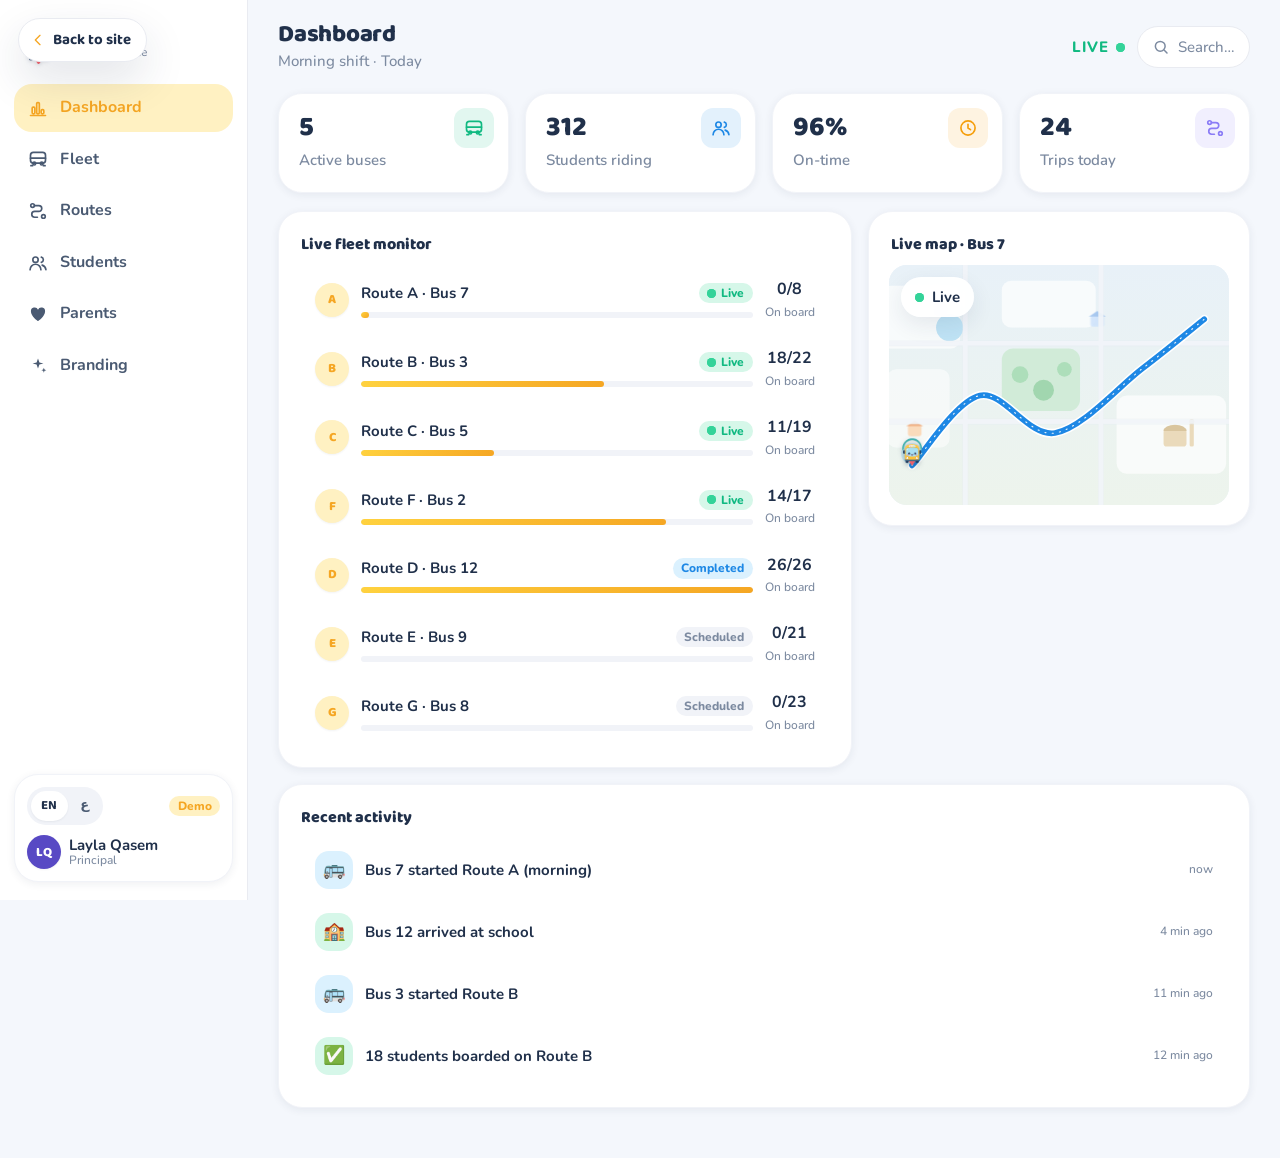
==== commit 6c1a5877: "copy: shorten CTA subtext to 'peace of mind' line only Co-Authored-By: Claude Opus 4.8 <noreply@anth" ====
--- a/admin.html
+++ b/admin.html
@@ -10,10 +10,10 @@
 <link rel="preconnect" href="https://fonts.googleapis.com">
 <link rel="preconnect" href="https://fonts.gstatic.com" crossorigin>
 <link href="https://fonts.googleapis.com/css2?family=Baloo+2:wght@500;600;700;800&family=Nunito:wght@500;600;700;800&family=Cairo:wght@500;600;700;800&display=swap" rel="stylesheet">
-<link rel="stylesheet" href="assets/css/tokens.css?v=6">
-<link rel="stylesheet" href="assets/css/base.css?v=6">
-<link rel="stylesheet" href="assets/css/components.css?v=6">
-<link rel="stylesheet" href="assets/css/apps.css?v=6">
+<link rel="stylesheet" href="assets/css/tokens.css?v=7">
+<link rel="stylesheet" href="assets/css/base.css?v=7">
+<link rel="stylesheet" href="assets/css/components.css?v=7">
+<link rel="stylesheet" href="assets/css/apps.css?v=7">
 </head>
 <body>
   <div class="admin">
@@ -37,12 +37,12 @@
     <main class="admin-main" id="main"></main>
   </div>
 
-  <script src="assets/js/i18n.js?v=6"></script>
-  <script src="assets/js/data.js?v=6"></script>
-  <script src="assets/js/ui.js?v=6"></script>
-  <script src="assets/js/brand.js?v=6"></script>
-  <script src="assets/js/trip-sim.js?v=6"></script>
-  <script src="assets/js/map.js?v=6"></script>
-  <script src="assets/js/admin.js?v=6"></script>
+  <script src="assets/js/i18n.js?v=7"></script>
+  <script src="assets/js/data.js?v=7"></script>
+  <script src="assets/js/ui.js?v=7"></script>
+  <script src="assets/js/brand.js?v=7"></script>
+  <script src="assets/js/trip-sim.js?v=7"></script>
+  <script src="assets/js/map.js?v=7"></script>
+  <script src="assets/js/admin.js?v=7"></script>
 </body>
 </html>
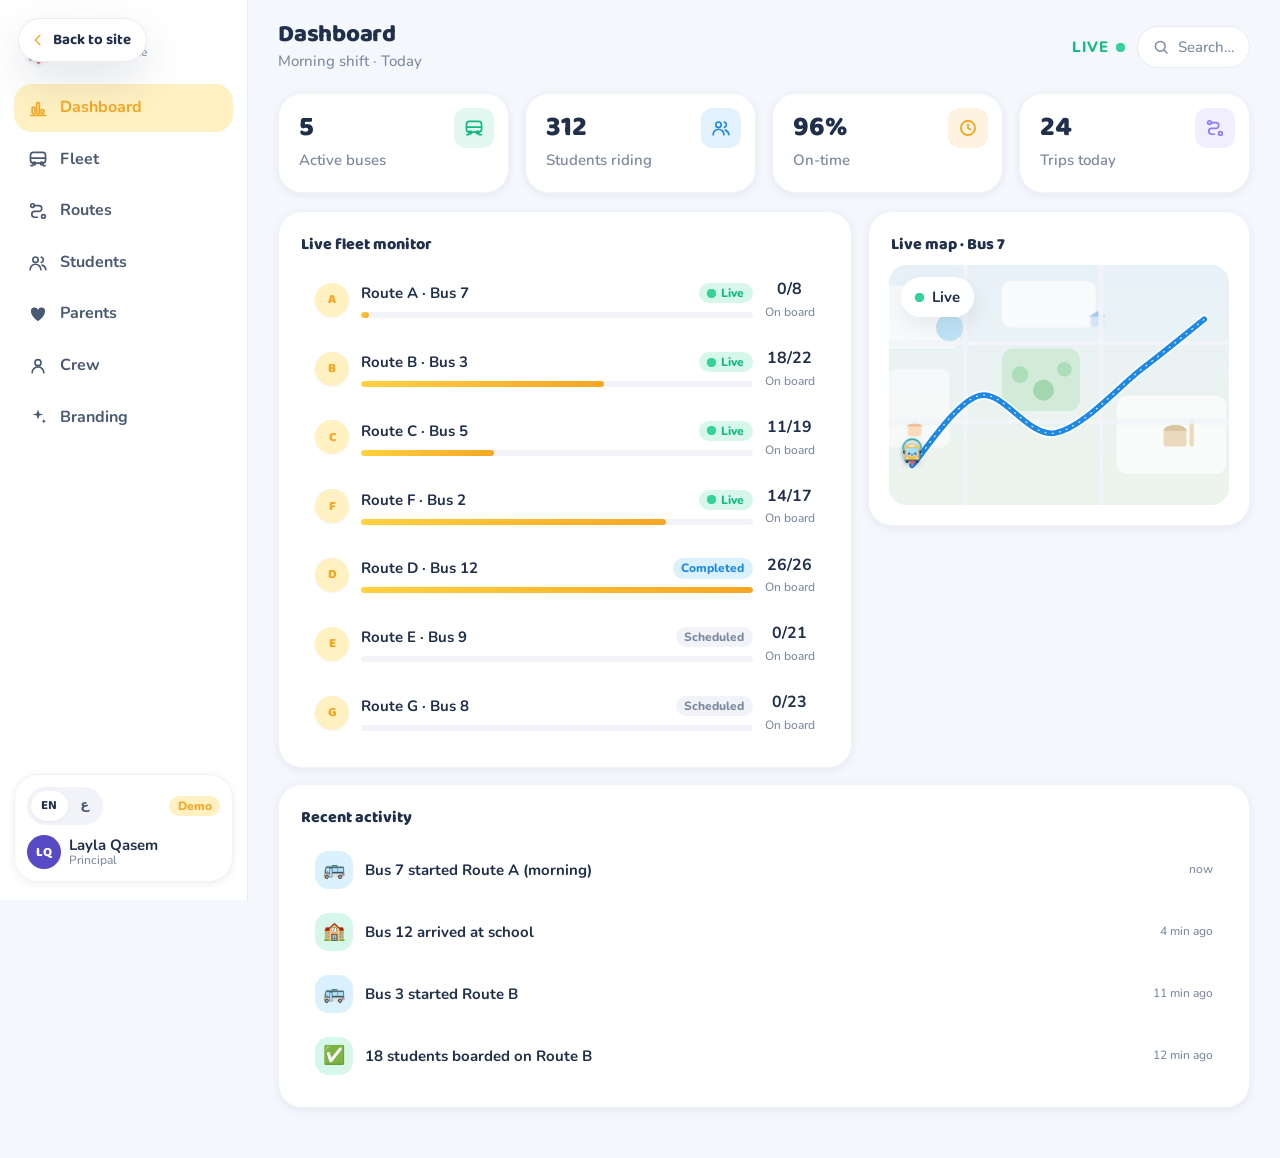
==== commit 78000fad: "feat: admin Crew view (chaperones + drivers); landing always opens in English - new 'Crew' nav item " ====
--- a/admin.html
+++ b/admin.html
@@ -10,10 +10,10 @@
 <link rel="preconnect" href="https://fonts.googleapis.com">
 <link rel="preconnect" href="https://fonts.gstatic.com" crossorigin>
 <link href="https://fonts.googleapis.com/css2?family=Baloo+2:wght@500;600;700;800&family=Nunito:wght@500;600;700;800&family=Cairo:wght@500;600;700;800&display=swap" rel="stylesheet">
-<link rel="stylesheet" href="assets/css/tokens.css?v=7">
-<link rel="stylesheet" href="assets/css/base.css?v=7">
-<link rel="stylesheet" href="assets/css/components.css?v=7">
-<link rel="stylesheet" href="assets/css/apps.css?v=7">
+<link rel="stylesheet" href="assets/css/tokens.css?v=9">
+<link rel="stylesheet" href="assets/css/base.css?v=9">
+<link rel="stylesheet" href="assets/css/components.css?v=9">
+<link rel="stylesheet" href="assets/css/apps.css?v=9">
 </head>
 <body>
   <div class="admin">
@@ -37,12 +37,12 @@
     <main class="admin-main" id="main"></main>
   </div>
 
-  <script src="assets/js/i18n.js?v=7"></script>
-  <script src="assets/js/data.js?v=7"></script>
-  <script src="assets/js/ui.js?v=7"></script>
-  <script src="assets/js/brand.js?v=7"></script>
-  <script src="assets/js/trip-sim.js?v=7"></script>
-  <script src="assets/js/map.js?v=7"></script>
-  <script src="assets/js/admin.js?v=7"></script>
+  <script src="assets/js/i18n.js?v=9"></script>
+  <script src="assets/js/data.js?v=9"></script>
+  <script src="assets/js/ui.js?v=9"></script>
+  <script src="assets/js/brand.js?v=9"></script>
+  <script src="assets/js/trip-sim.js?v=9"></script>
+  <script src="assets/js/map.js?v=9"></script>
+  <script src="assets/js/admin.js?v=9"></script>
 </body>
 </html>
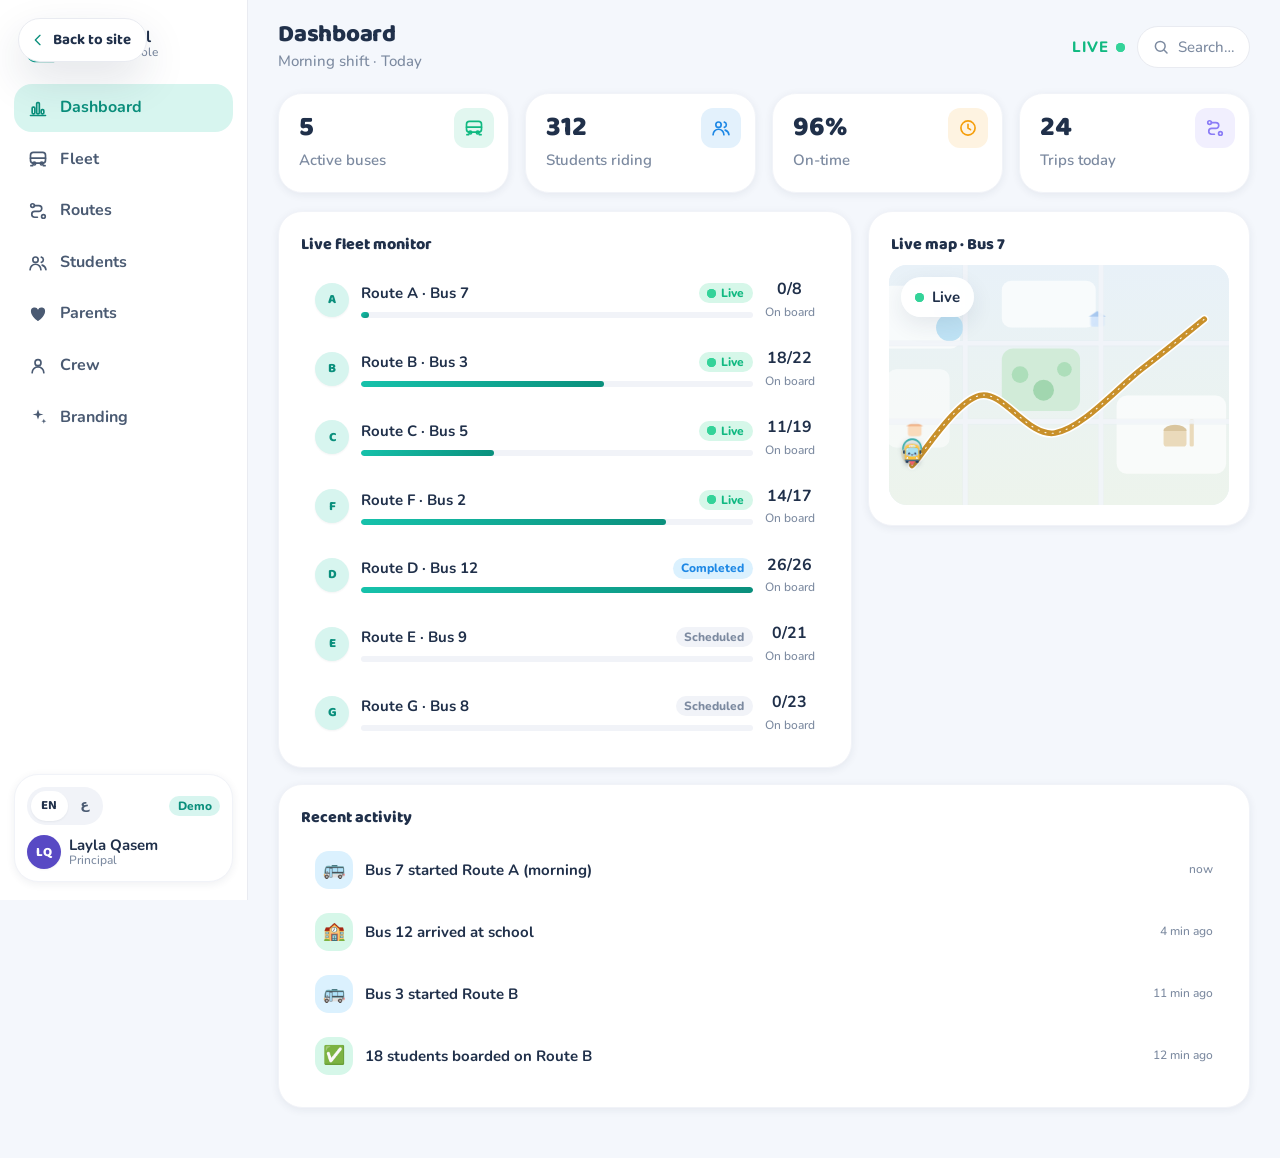
==== commit f1c35ebc: "feat: apps show the school's white-label brand; parent sees only own children - parent/chaperone/adm" ====
--- a/admin.html
+++ b/admin.html
@@ -10,10 +10,10 @@
 <link rel="preconnect" href="https://fonts.googleapis.com">
 <link rel="preconnect" href="https://fonts.gstatic.com" crossorigin>
 <link href="https://fonts.googleapis.com/css2?family=Baloo+2:wght@500;600;700;800&family=Nunito:wght@500;600;700;800&family=Cairo:wght@500;600;700;800&display=swap" rel="stylesheet">
-<link rel="stylesheet" href="assets/css/tokens.css?v=9">
-<link rel="stylesheet" href="assets/css/base.css?v=9">
-<link rel="stylesheet" href="assets/css/components.css?v=9">
-<link rel="stylesheet" href="assets/css/apps.css?v=9">
+<link rel="stylesheet" href="assets/css/tokens.css?v=10">
+<link rel="stylesheet" href="assets/css/base.css?v=10">
+<link rel="stylesheet" href="assets/css/components.css?v=10">
+<link rel="stylesheet" href="assets/css/apps.css?v=10">
 </head>
 <body>
   <div class="admin">
@@ -37,12 +37,12 @@
     <main class="admin-main" id="main"></main>
   </div>
 
-  <script src="assets/js/i18n.js?v=9"></script>
-  <script src="assets/js/data.js?v=9"></script>
-  <script src="assets/js/ui.js?v=9"></script>
-  <script src="assets/js/brand.js?v=9"></script>
-  <script src="assets/js/trip-sim.js?v=9"></script>
-  <script src="assets/js/map.js?v=9"></script>
-  <script src="assets/js/admin.js?v=9"></script>
+  <script src="assets/js/i18n.js?v=10"></script>
+  <script src="assets/js/data.js?v=10"></script>
+  <script src="assets/js/ui.js?v=10"></script>
+  <script src="assets/js/brand.js?v=10"></script>
+  <script src="assets/js/trip-sim.js?v=10"></script>
+  <script src="assets/js/map.js?v=10"></script>
+  <script src="assets/js/admin.js?v=10"></script>
 </body>
 </html>
